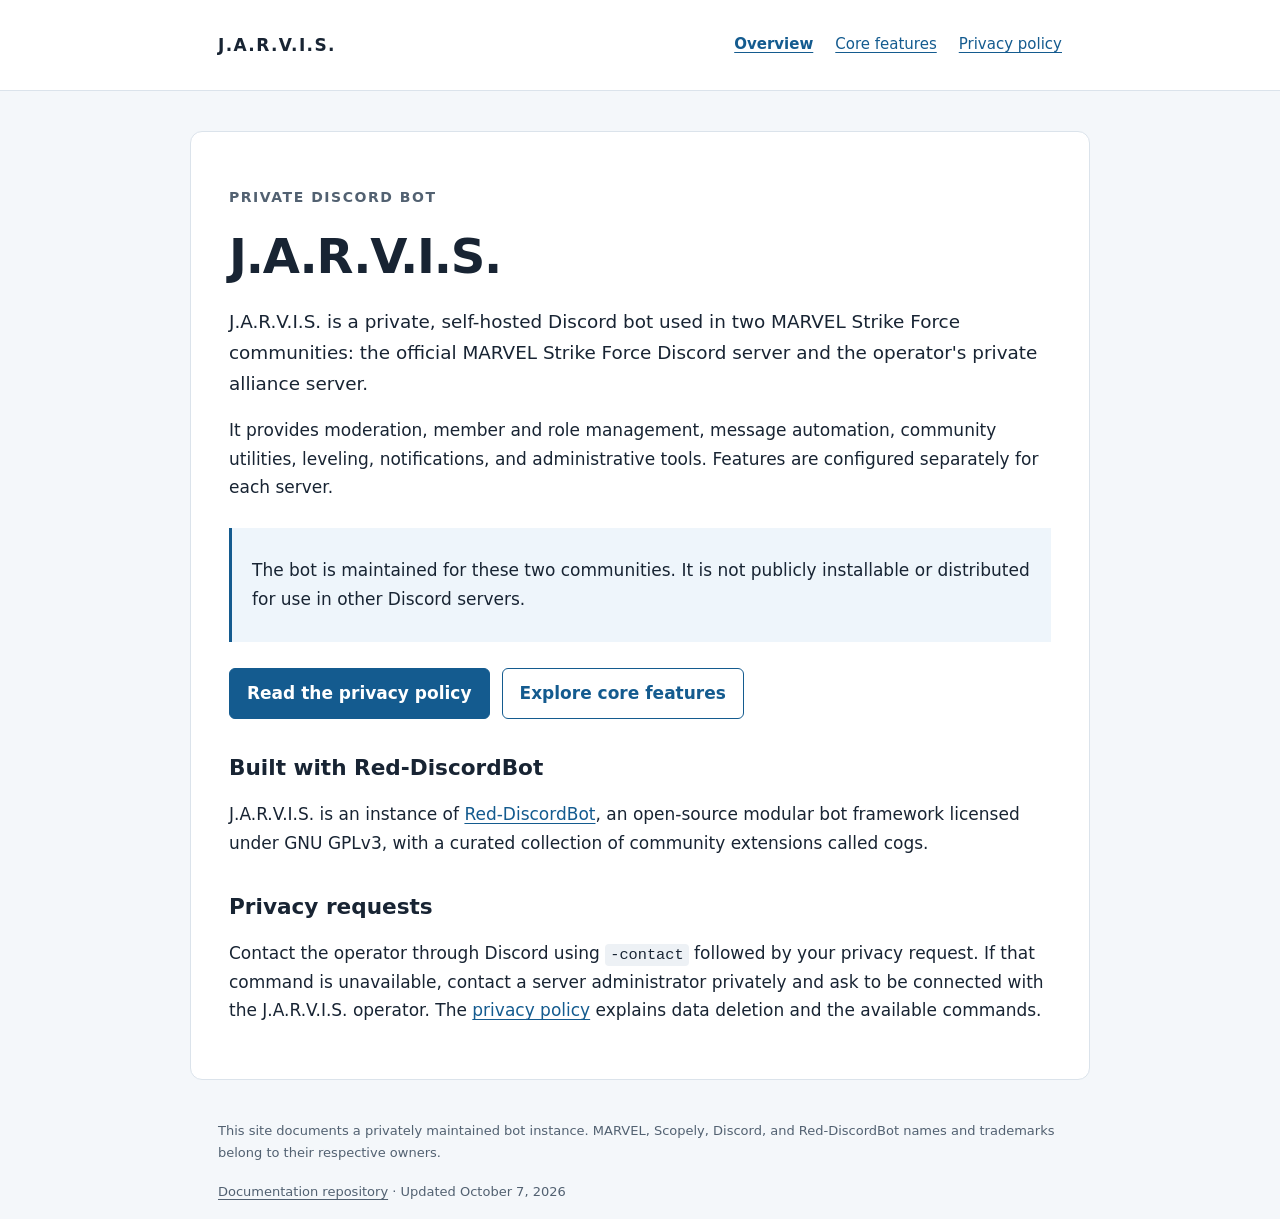
==== index.html @ c2fc06bb "Publish J.A.R.V.I.S. overview, core features, and privacy policy" ====
<!doctype html>
<html lang="en">
<head><meta charset="utf-8"><meta name="viewport" content="width=device-width, initial-scale=1"><title>J.A.R.V.I.S. | Discord Bot Documentation</title><meta name="description" content="Public documentation for J.A.R.V.I.S., a private, self-hosted Discord bot used in two MARVEL Strike Force communities."><link rel="stylesheet" href="styles.css"></head>
<body>
<a class="skip" href="#main">Skip to content</a>
<header><div class="wrap"><a class="brand" href="index.html">J.A.R.V.I.S.</a><nav aria-label="Main navigation"><a href="index.html" aria-current="page">Overview</a><a href="features.html">Core features</a><a href="privacy.html">Privacy policy</a></nav></div></header>
<main id="main" class="wrap">
<p class="eyebrow">Private Discord bot</p><h1>J.A.R.V.I.S.</h1>
<p class="intro">J.A.R.V.I.S. is a private, self-hosted Discord bot used in two MARVEL Strike Force communities: the official MARVEL Strike Force Discord server and the operator's private alliance server.</p>
<p>It provides moderation, member and role management, message automation, community utilities, leveling, notifications, and administrative tools. Features are configured separately for each server.</p>
<div class="notice"><p>The bot is maintained for these two communities. It is not publicly installable or distributed for use in other Discord servers.</p></div>
<div class="links"><a class="button primary" href="privacy.html">Read the privacy policy</a><a class="button" href="features.html">Explore core features</a></div>
<h2>Built with Red-DiscordBot</h2>
<p>J.A.R.V.I.S. is an instance of <a href="https://github.com/Cog-Creators/Red-DiscordBot">Red-DiscordBot</a>, an open-source modular bot framework licensed under GNU GPLv3, with a curated collection of community extensions called cogs.</p>
<h2>Privacy requests</h2>
<p>Contact the operator through Discord using <code>-contact</code> followed by your privacy request. If that command is unavailable, contact a server administrator privately and ask to be connected with the J.A.R.V.I.S. operator. The <a href="privacy.html#your-data">privacy policy</a> explains data deletion and the available commands.</p>
</main>
<footer class="wrap"><p>This site documents a privately maintained bot instance. MARVEL, Scopely, Discord, and Red-DiscordBot names and trademarks belong to their respective owners.</p><p><a href="https://github.com/kerrigan614/jarvis-discord">Documentation repository</a> · Updated October 7, 2026</p></footer>
</body></html>
---- styles.css ----
:root{color-scheme:light;--ink:#182433;--muted:#526171;--line:#dbe3eb;--accent:#145b8f;--paper:#fff;--wash:#f4f7fa}*{box-sizing:border-box}body{margin:0;background:var(--wash);color:var(--ink);font:17px/1.7 system-ui,-apple-system,BlinkMacSystemFont,"Segoe UI",sans-serif}a{color:var(--accent);text-underline-offset:3px}a:hover{text-decoration-thickness:2px}a:focus-visible{outline:3px solid #de9400;outline-offset:4px}.skip{position:absolute;left:16px;top:-100px;background:#fff;padding:8px}.skip:focus{top:12px}.wrap{max-width:900px;margin:auto;padding:0 28px}header{border-bottom:1px solid var(--line);background:var(--paper)}header .wrap{display:flex;justify-content:space-between;align-items:center;gap:20px;min-height:90px}.brand{font-weight:750;letter-spacing:.08em;text-decoration:none;color:var(--ink)}nav{display:flex;gap:22px;flex-wrap:wrap}nav a{font-size:15px}nav [aria-current=page]{font-weight:700}main{margin:40px auto!important;background:var(--paper);border:1px solid var(--line);border-radius:12px;padding:38px!important}h1,h2,h3{line-height:1.25}h1{font-size:clamp(2rem,6vw,3rem);letter-spacing:-.025em;margin:0 0 20px}h2{font-size:1.35rem;margin-top:36px}p{margin:16px 0}.eyebrow,.date{color:var(--muted);font-size:14px}.eyebrow{text-transform:uppercase;letter-spacing:.11em;font-weight:650}.intro{font-size:1.15rem}.notice{background:#eef5fb;border-left:3px solid var(--accent);padding:12px 20px;margin:26px 0}.links{display:flex;gap:12px;flex-wrap:wrap}.button{display:inline-block;padding:10px 17px;border:1px solid var(--accent);border-radius:6px;text-decoration:none;font-weight:650}.button.primary{background:var(--accent);color:#fff}li{margin:9px 0}code{background:#edf1f5;padding:2px 5px;border-radius:4px;font-size:.9em;overflow-wrap:anywhere}footer{color:var(--muted);font-size:13px;padding-bottom:32px}footer a{color:inherit}hr{border:0;border-top:1px solid var(--line);margin:32px 0}@media(max-width:620px){.wrap{padding:0 18px}header .wrap{padding-top:20px;padding-bottom:20px;display:block}nav{margin-top:12px;gap:18px}main{margin:24px 12px!important;padding:25px 20px!important}h2{margin-top:30px}}@media print{body{background:#fff;font-size:11pt}header,.skip{display:none}main{border:0;margin:0!important;padding:0!important}footer{padding-top:20px}h2{break-after:avoid}a{color:inherit}.button{border:0;padding:0}}
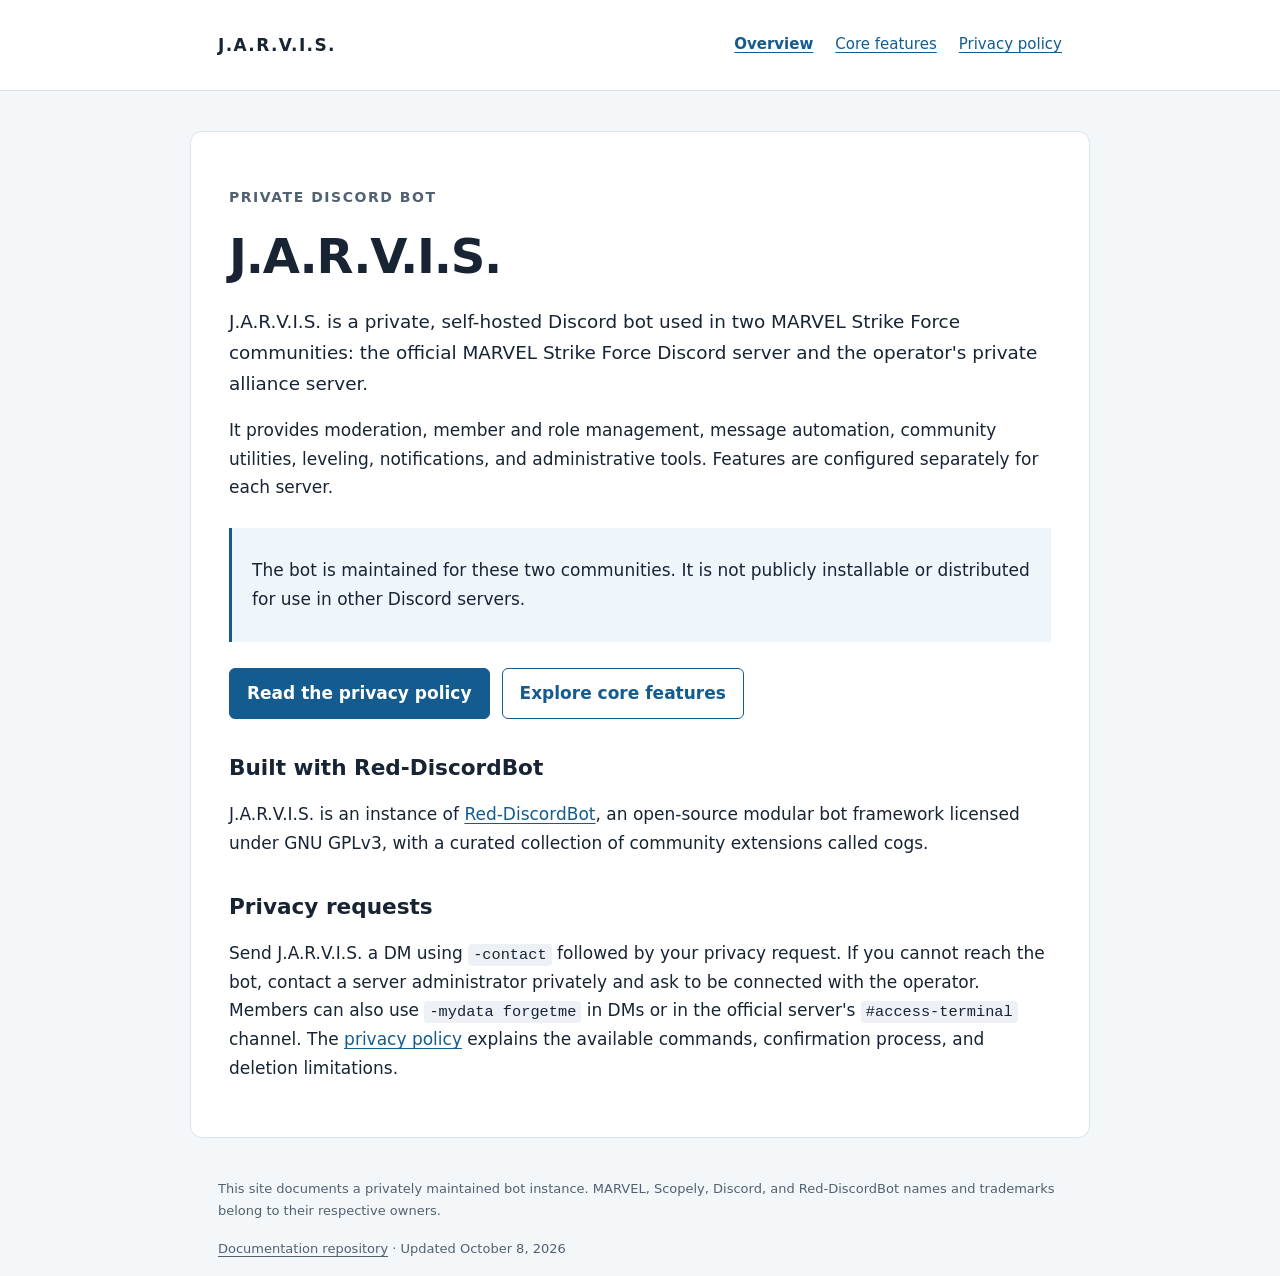
==== commit ac75b107: "Align J.A.R.V.I.S. documentation with confirmed features and data practices" ====
--- a/index.html
+++ b/index.html
@@ -13,7 +13,7 @@
 <h2>Built with Red-DiscordBot</h2>
 <p>J.A.R.V.I.S. is an instance of <a href="https://github.com/Cog-Creators/Red-DiscordBot">Red-DiscordBot</a>, an open-source modular bot framework licensed under GNU GPLv3, with a curated collection of community extensions called cogs.</p>
 <h2>Privacy requests</h2>
-<p>Contact the operator through Discord using <code>-contact</code> followed by your privacy request. If that command is unavailable, contact a server administrator privately and ask to be connected with the J.A.R.V.I.S. operator. The <a href="privacy.html#your-data">privacy policy</a> explains data deletion and the available commands.</p>
+<p>Send J.A.R.V.I.S. a DM using <code>-contact</code> followed by your privacy request. If you cannot reach the bot, contact a server administrator privately and ask to be connected with the operator. Members can also use <code>-mydata forgetme</code> in DMs or in the official server's <code>#access-terminal</code> channel. The <a href="privacy.html#your-data">privacy policy</a> explains the available commands, confirmation process, and deletion limitations.</p>
 </main>
-<footer class="wrap"><p>This site documents a privately maintained bot instance. MARVEL, Scopely, Discord, and Red-DiscordBot names and trademarks belong to their respective owners.</p><p><a href="https://github.com/kerrigan614/jarvis-discord">Documentation repository</a> · Updated October 7, 2026</p></footer>
+<footer class="wrap"><p>This site documents a privately maintained bot instance. MARVEL, Scopely, Discord, and Red-DiscordBot names and trademarks belong to their respective owners.</p><p><a href="https://github.com/kerrigan614/jarvis-discord">Documentation repository</a> · Updated October 8, 2026</p></footer>
 </body></html>
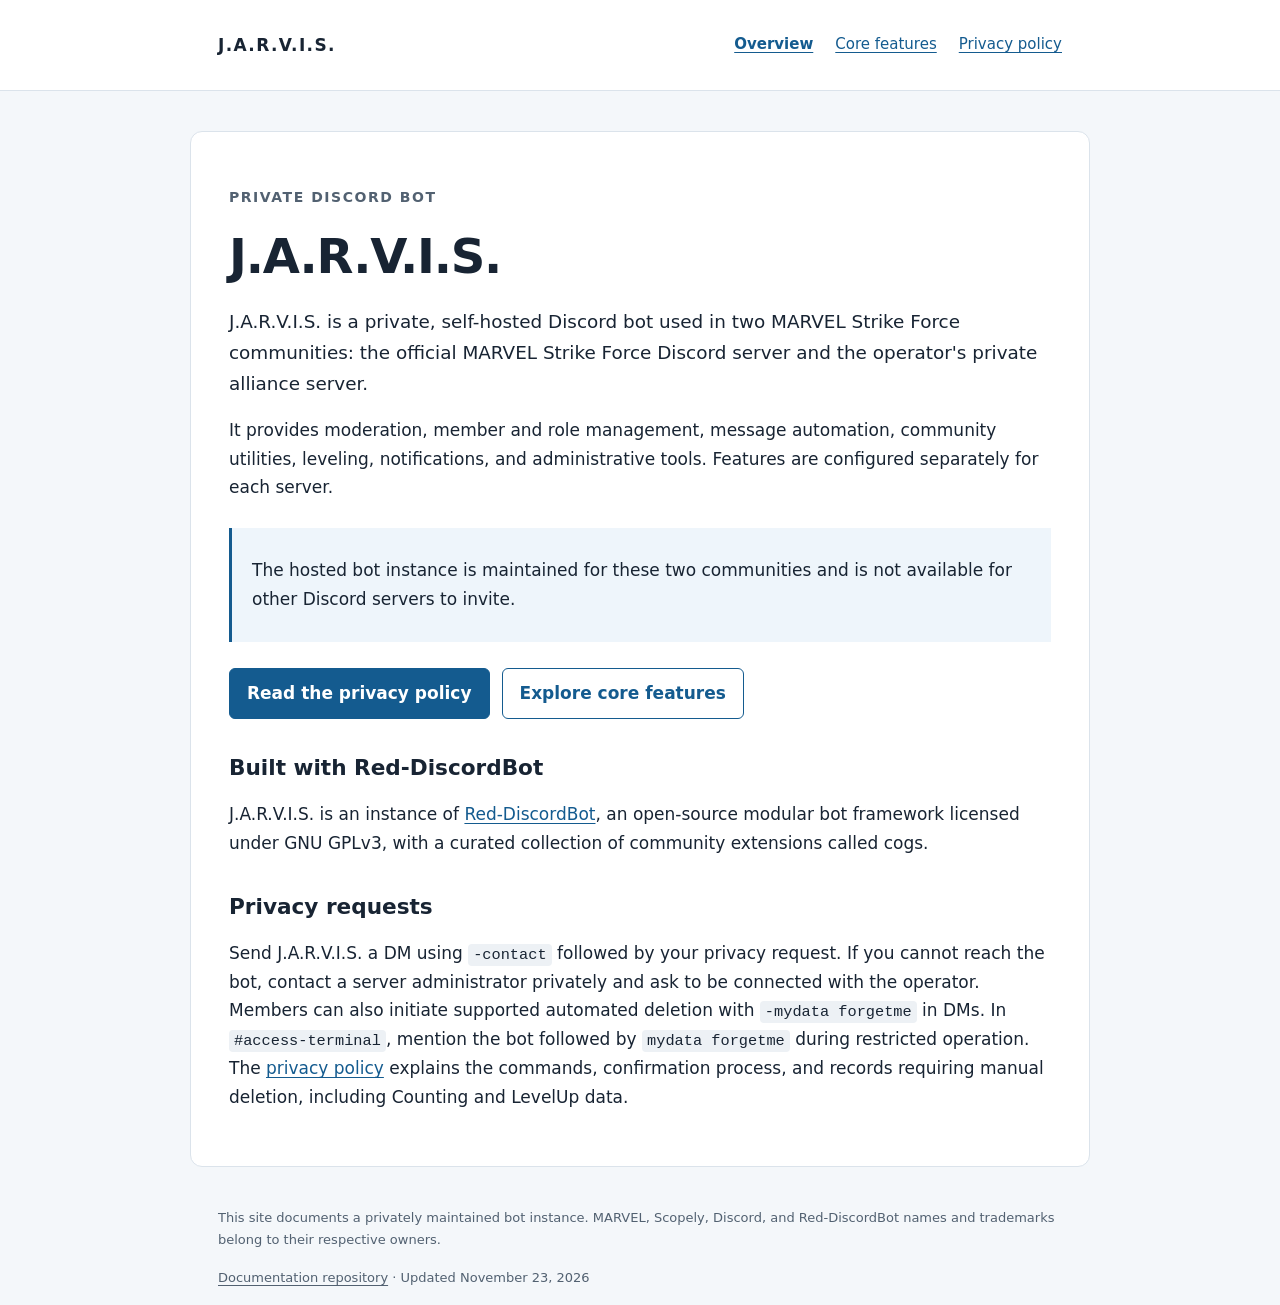
==== commit 5e5dda6b: "Align public documentation with installed cog and data-handling audit" ====
--- a/index.html
+++ b/index.html
@@ -8,12 +8,12 @@
 <p class="eyebrow">Private Discord bot</p><h1>J.A.R.V.I.S.</h1>
 <p class="intro">J.A.R.V.I.S. is a private, self-hosted Discord bot used in two MARVEL Strike Force communities: the official MARVEL Strike Force Discord server and the operator's private alliance server.</p>
 <p>It provides moderation, member and role management, message automation, community utilities, leveling, notifications, and administrative tools. Features are configured separately for each server.</p>
-<div class="notice"><p>The bot is maintained for these two communities. It is not publicly installable or distributed for use in other Discord servers.</p></div>
+<div class="notice"><p>The hosted bot instance is maintained for these two communities and is not available for other Discord servers to invite.</p></div>
 <div class="links"><a class="button primary" href="privacy.html">Read the privacy policy</a><a class="button" href="features.html">Explore core features</a></div>
 <h2>Built with Red-DiscordBot</h2>
 <p>J.A.R.V.I.S. is an instance of <a href="https://github.com/Cog-Creators/Red-DiscordBot">Red-DiscordBot</a>, an open-source modular bot framework licensed under GNU GPLv3, with a curated collection of community extensions called cogs.</p>
 <h2>Privacy requests</h2>
-<p>Send J.A.R.V.I.S. a DM using <code>-contact</code> followed by your privacy request. If you cannot reach the bot, contact a server administrator privately and ask to be connected with the operator. Members can also use <code>-mydata forgetme</code> in DMs or in the official server's <code>#access-terminal</code> channel. The <a href="privacy.html#your-data">privacy policy</a> explains the available commands, confirmation process, and deletion limitations.</p>
+<p>Send J.A.R.V.I.S. a DM using <code>-contact</code> followed by your privacy request. If you cannot reach the bot, contact a server administrator privately and ask to be connected with the operator. Members can also initiate supported automated deletion with <code>-mydata forgetme</code> in DMs. In <code>#access-terminal</code>, mention the bot followed by <code>mydata forgetme</code> during restricted operation. The <a href="privacy.html#your-data">privacy policy</a> explains the commands, confirmation process, and records requiring manual deletion, including Counting and LevelUp data.</p>
 </main>
-<footer class="wrap"><p>This site documents a privately maintained bot instance. MARVEL, Scopely, Discord, and Red-DiscordBot names and trademarks belong to their respective owners.</p><p><a href="https://github.com/kerrigan614/jarvis-discord">Documentation repository</a> · Updated October 8, 2026</p></footer>
+<footer class="wrap"><p>This site documents a privately maintained bot instance. MARVEL, Scopely, Discord, and Red-DiscordBot names and trademarks belong to their respective owners.</p><p><a href="https://github.com/kerrigan614/jarvis-discord">Documentation repository</a> · Updated November 23, 2026</p></footer>
 </body></html>
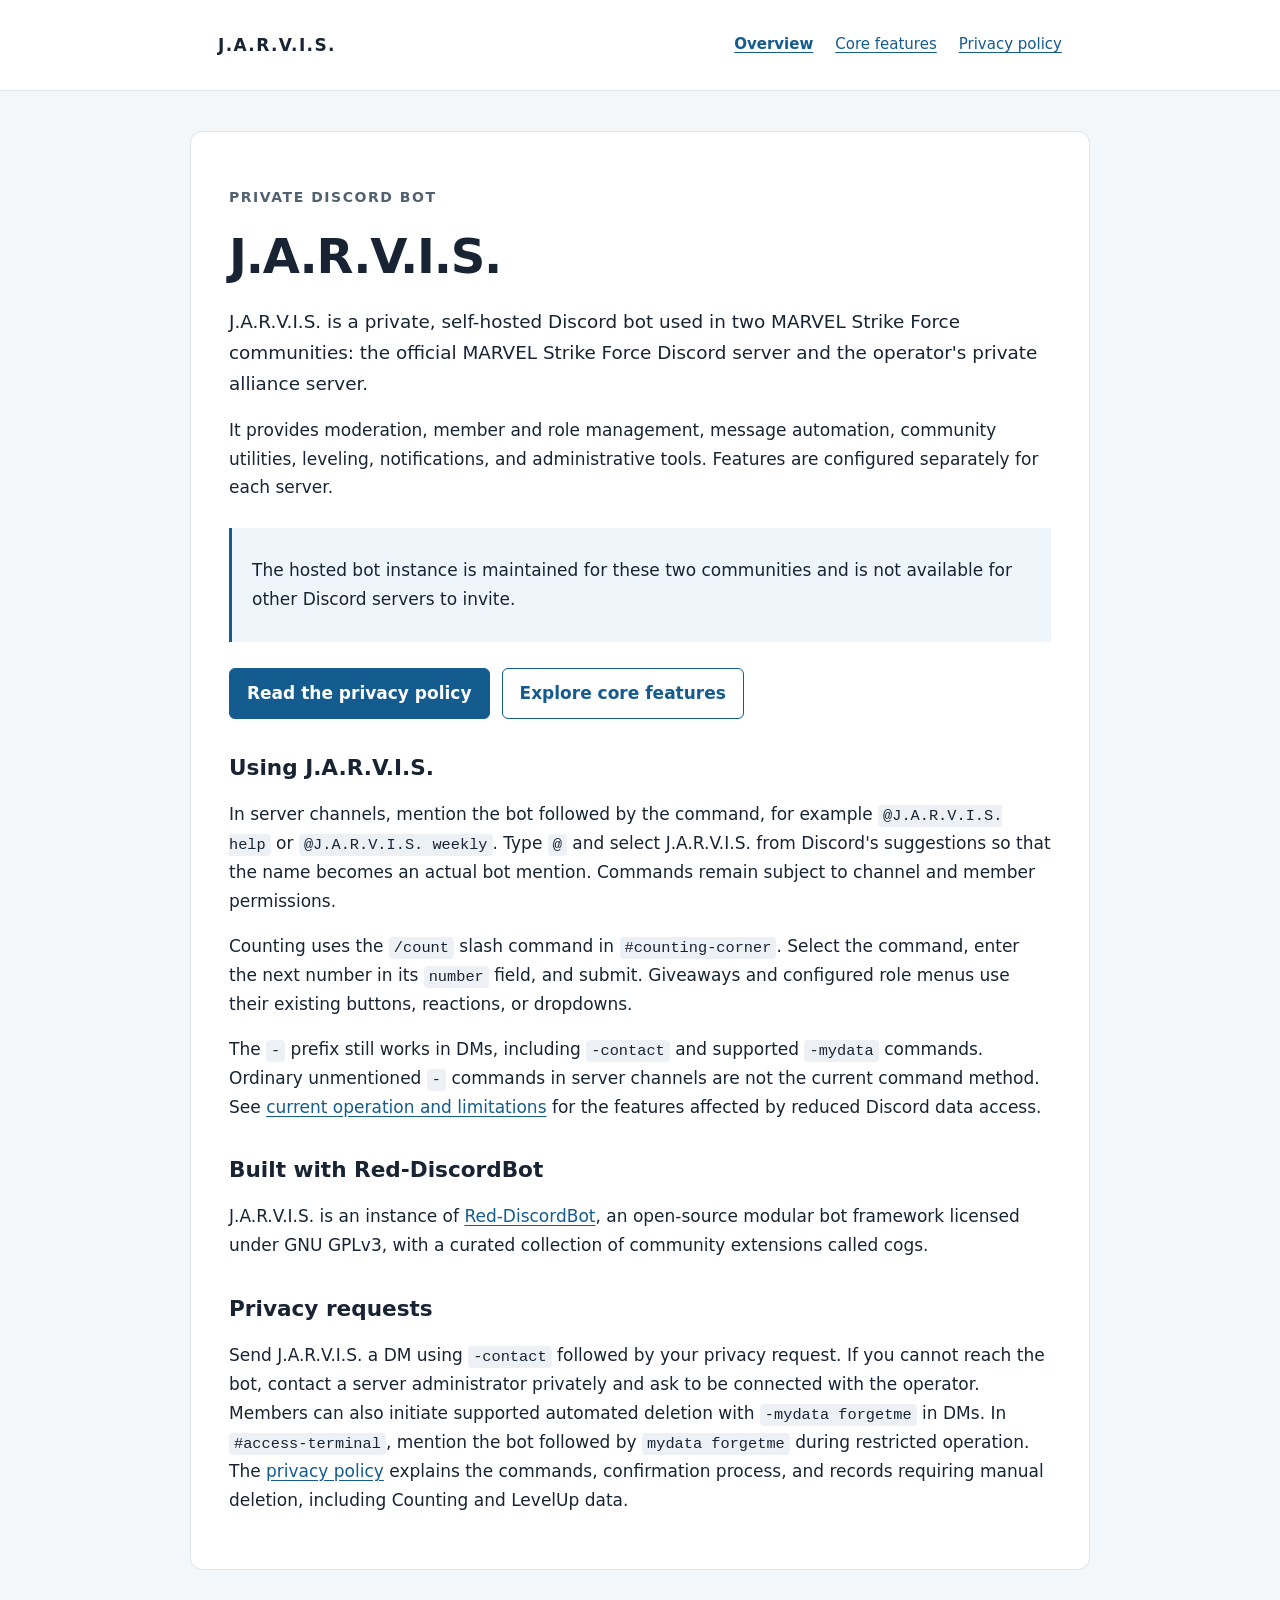
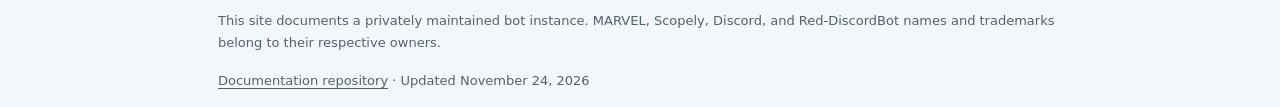
==== commit d972a47e: "Document mention commands and recovered bot features" ====
--- a/index.html
+++ b/index.html
@@ -10,10 +10,14 @@
 <p>It provides moderation, member and role management, message automation, community utilities, leveling, notifications, and administrative tools. Features are configured separately for each server.</p>
 <div class="notice"><p>The hosted bot instance is maintained for these two communities and is not available for other Discord servers to invite.</p></div>
 <div class="links"><a class="button primary" href="privacy.html">Read the privacy policy</a><a class="button" href="features.html">Explore core features</a></div>
+<h2>Using J.A.R.V.I.S.</h2>
+<p>In server channels, mention the bot followed by the command, for example <code>@J.A.R.V.I.S. help</code> or <code>@J.A.R.V.I.S. weekly</code>. Type <code>@</code> and select J.A.R.V.I.S. from Discord's suggestions so that the name becomes an actual bot mention. Commands remain subject to channel and member permissions.</p>
+<p>Counting uses the <code>/count</code> slash command in <code>#counting-corner</code>. Select the command, enter the next number in its <code>number</code> field, and submit. Giveaways and configured role menus use their existing buttons, reactions, or dropdowns.</p>
+<p>The <code>-</code> prefix still works in DMs, including <code>-contact</code> and supported <code>-mydata</code> commands. Ordinary unmentioned <code>-</code> commands in server channels are not the current command method. See <a href="features.html#current-operation">current operation and limitations</a> for the features affected by reduced Discord data access.</p>
 <h2>Built with Red-DiscordBot</h2>
 <p>J.A.R.V.I.S. is an instance of <a href="https://github.com/Cog-Creators/Red-DiscordBot">Red-DiscordBot</a>, an open-source modular bot framework licensed under GNU GPLv3, with a curated collection of community extensions called cogs.</p>
 <h2>Privacy requests</h2>
 <p>Send J.A.R.V.I.S. a DM using <code>-contact</code> followed by your privacy request. If you cannot reach the bot, contact a server administrator privately and ask to be connected with the operator. Members can also initiate supported automated deletion with <code>-mydata forgetme</code> in DMs. In <code>#access-terminal</code>, mention the bot followed by <code>mydata forgetme</code> during restricted operation. The <a href="privacy.html#your-data">privacy policy</a> explains the commands, confirmation process, and records requiring manual deletion, including Counting and LevelUp data.</p>
 </main>
-<footer class="wrap"><p>This site documents a privately maintained bot instance. MARVEL, Scopely, Discord, and Red-DiscordBot names and trademarks belong to their respective owners.</p><p><a href="https://github.com/kerrigan614/jarvis-discord">Documentation repository</a> · Updated November 23, 2026</p></footer>
+<footer class="wrap"><p>This site documents a privately maintained bot instance. MARVEL, Scopely, Discord, and Red-DiscordBot names and trademarks belong to their respective owners.</p><p><a href="https://github.com/kerrigan614/jarvis-discord">Documentation repository</a> · Updated November 24, 2026</p></footer>
 </body></html>
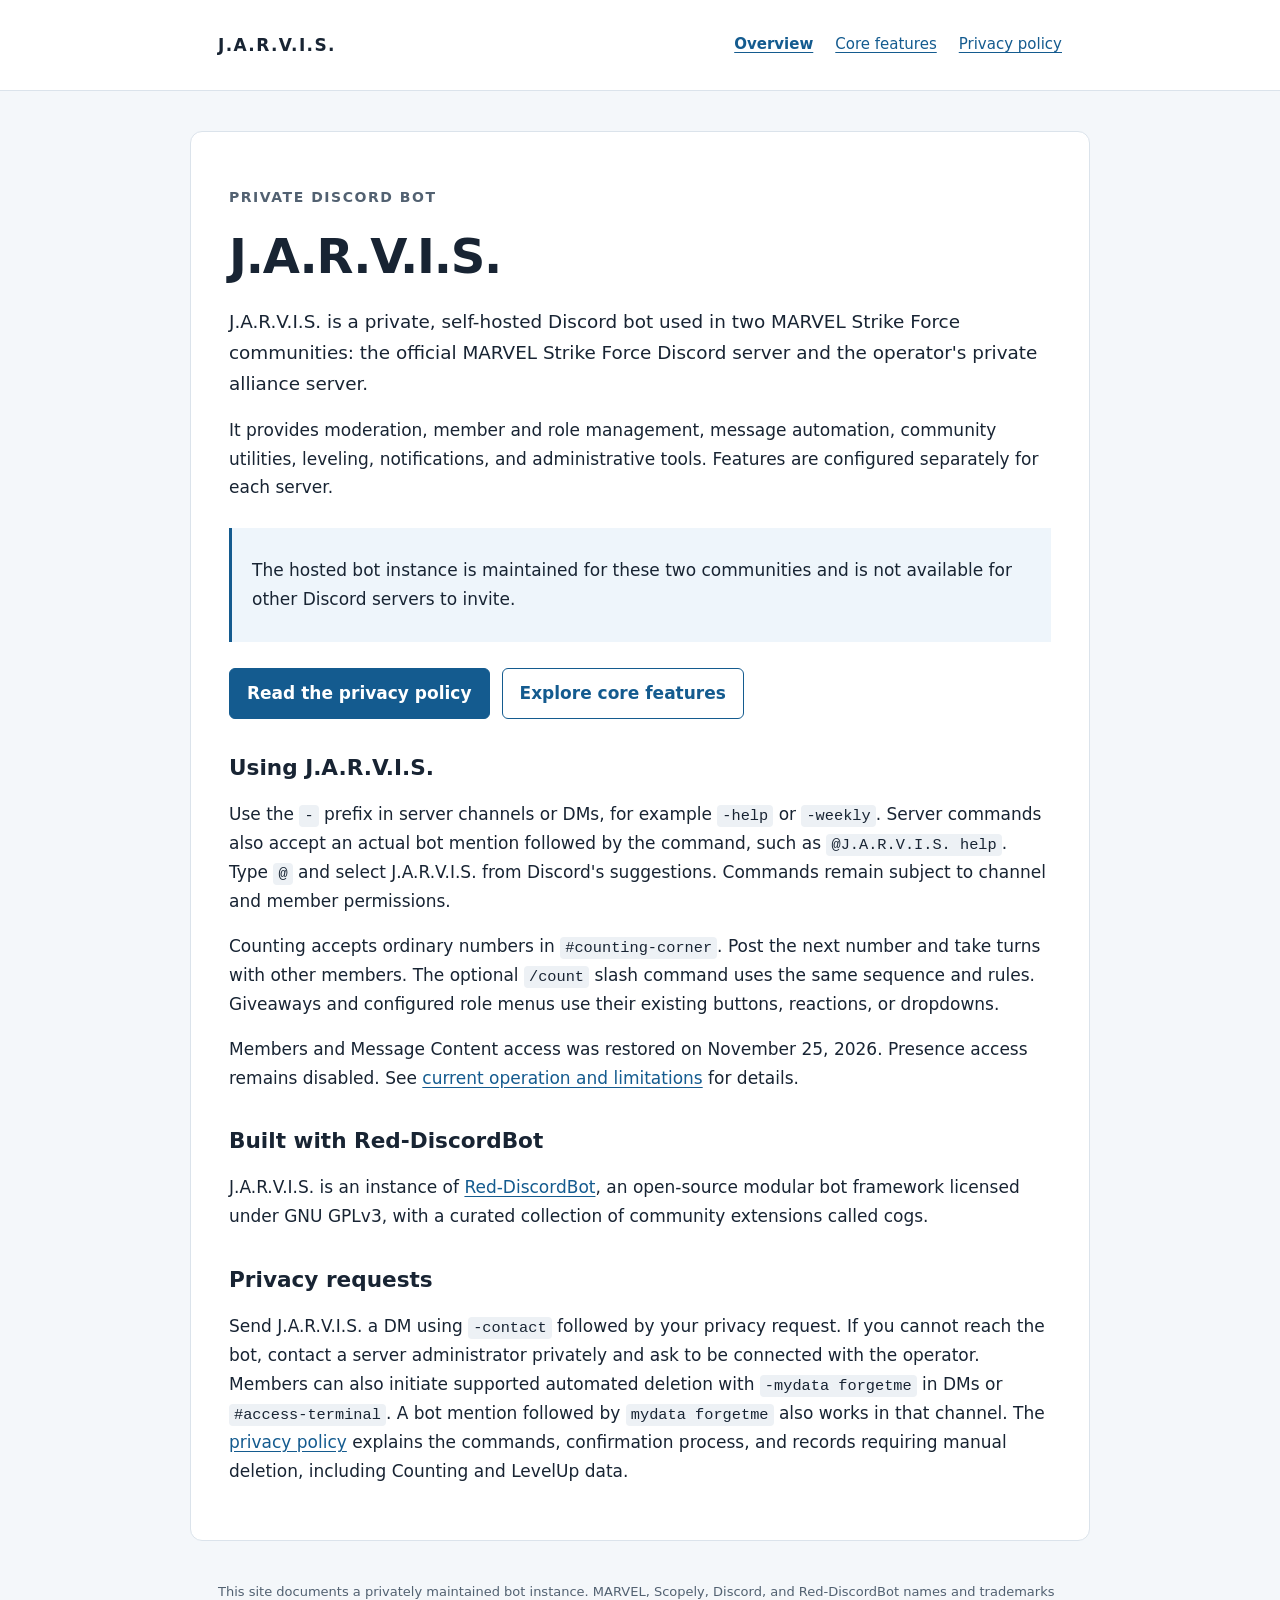
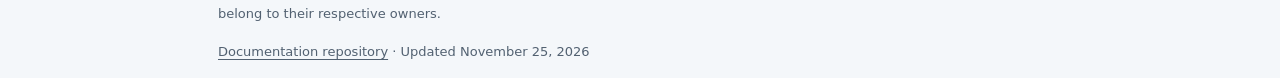
==== commit 3084b816: "Update documentation for restored member and message access" ====
--- a/index.html
+++ b/index.html
@@ -11,13 +11,13 @@
 <div class="notice"><p>The hosted bot instance is maintained for these two communities and is not available for other Discord servers to invite.</p></div>
 <div class="links"><a class="button primary" href="privacy.html">Read the privacy policy</a><a class="button" href="features.html">Explore core features</a></div>
 <h2>Using J.A.R.V.I.S.</h2>
-<p>In server channels, mention the bot followed by the command, for example <code>@J.A.R.V.I.S. help</code> or <code>@J.A.R.V.I.S. weekly</code>. Type <code>@</code> and select J.A.R.V.I.S. from Discord's suggestions so that the name becomes an actual bot mention. Commands remain subject to channel and member permissions.</p>
-<p>Counting uses the <code>/count</code> slash command in <code>#counting-corner</code>. Select the command, enter the next number in its <code>number</code> field, and submit. Giveaways and configured role menus use their existing buttons, reactions, or dropdowns.</p>
-<p>The <code>-</code> prefix still works in DMs, including <code>-contact</code> and supported <code>-mydata</code> commands. Ordinary unmentioned <code>-</code> commands in server channels are not the current command method. See <a href="features.html#current-operation">current operation and limitations</a> for the features affected by reduced Discord data access.</p>
+<p>Use the <code>-</code> prefix in server channels or DMs, for example <code>-help</code> or <code>-weekly</code>. Server commands also accept an actual bot mention followed by the command, such as <code>@J.A.R.V.I.S. help</code>. Type <code>@</code> and select J.A.R.V.I.S. from Discord's suggestions. Commands remain subject to channel and member permissions.</p>
+<p>Counting accepts ordinary numbers in <code>#counting-corner</code>. Post the next number and take turns with other members. The optional <code>/count</code> slash command uses the same sequence and rules. Giveaways and configured role menus use their existing buttons, reactions, or dropdowns.</p>
+<p>Members and Message Content access was restored on November 25, 2026. Presence access remains disabled. See <a href="features.html#current-operation">current operation and limitations</a> for details.</p>
 <h2>Built with Red-DiscordBot</h2>
 <p>J.A.R.V.I.S. is an instance of <a href="https://github.com/Cog-Creators/Red-DiscordBot">Red-DiscordBot</a>, an open-source modular bot framework licensed under GNU GPLv3, with a curated collection of community extensions called cogs.</p>
 <h2>Privacy requests</h2>
-<p>Send J.A.R.V.I.S. a DM using <code>-contact</code> followed by your privacy request. If you cannot reach the bot, contact a server administrator privately and ask to be connected with the operator. Members can also initiate supported automated deletion with <code>-mydata forgetme</code> in DMs. In <code>#access-terminal</code>, mention the bot followed by <code>mydata forgetme</code> during restricted operation. The <a href="privacy.html#your-data">privacy policy</a> explains the commands, confirmation process, and records requiring manual deletion, including Counting and LevelUp data.</p>
+<p>Send J.A.R.V.I.S. a DM using <code>-contact</code> followed by your privacy request. If you cannot reach the bot, contact a server administrator privately and ask to be connected with the operator. Members can also initiate supported automated deletion with <code>-mydata forgetme</code> in DMs or <code>#access-terminal</code>. A bot mention followed by <code>mydata forgetme</code> also works in that channel. The <a href="privacy.html#your-data">privacy policy</a> explains the commands, confirmation process, and records requiring manual deletion, including Counting and LevelUp data.</p>
 </main>
-<footer class="wrap"><p>This site documents a privately maintained bot instance. MARVEL, Scopely, Discord, and Red-DiscordBot names and trademarks belong to their respective owners.</p><p><a href="https://github.com/kerrigan614/jarvis-discord">Documentation repository</a> · Updated November 24, 2026</p></footer>
+<footer class="wrap"><p>This site documents a privately maintained bot instance. MARVEL, Scopely, Discord, and Red-DiscordBot names and trademarks belong to their respective owners.</p><p><a href="https://github.com/kerrigan614/jarvis-discord">Documentation repository</a> · Updated November 25, 2026</p></footer>
 </body></html>
